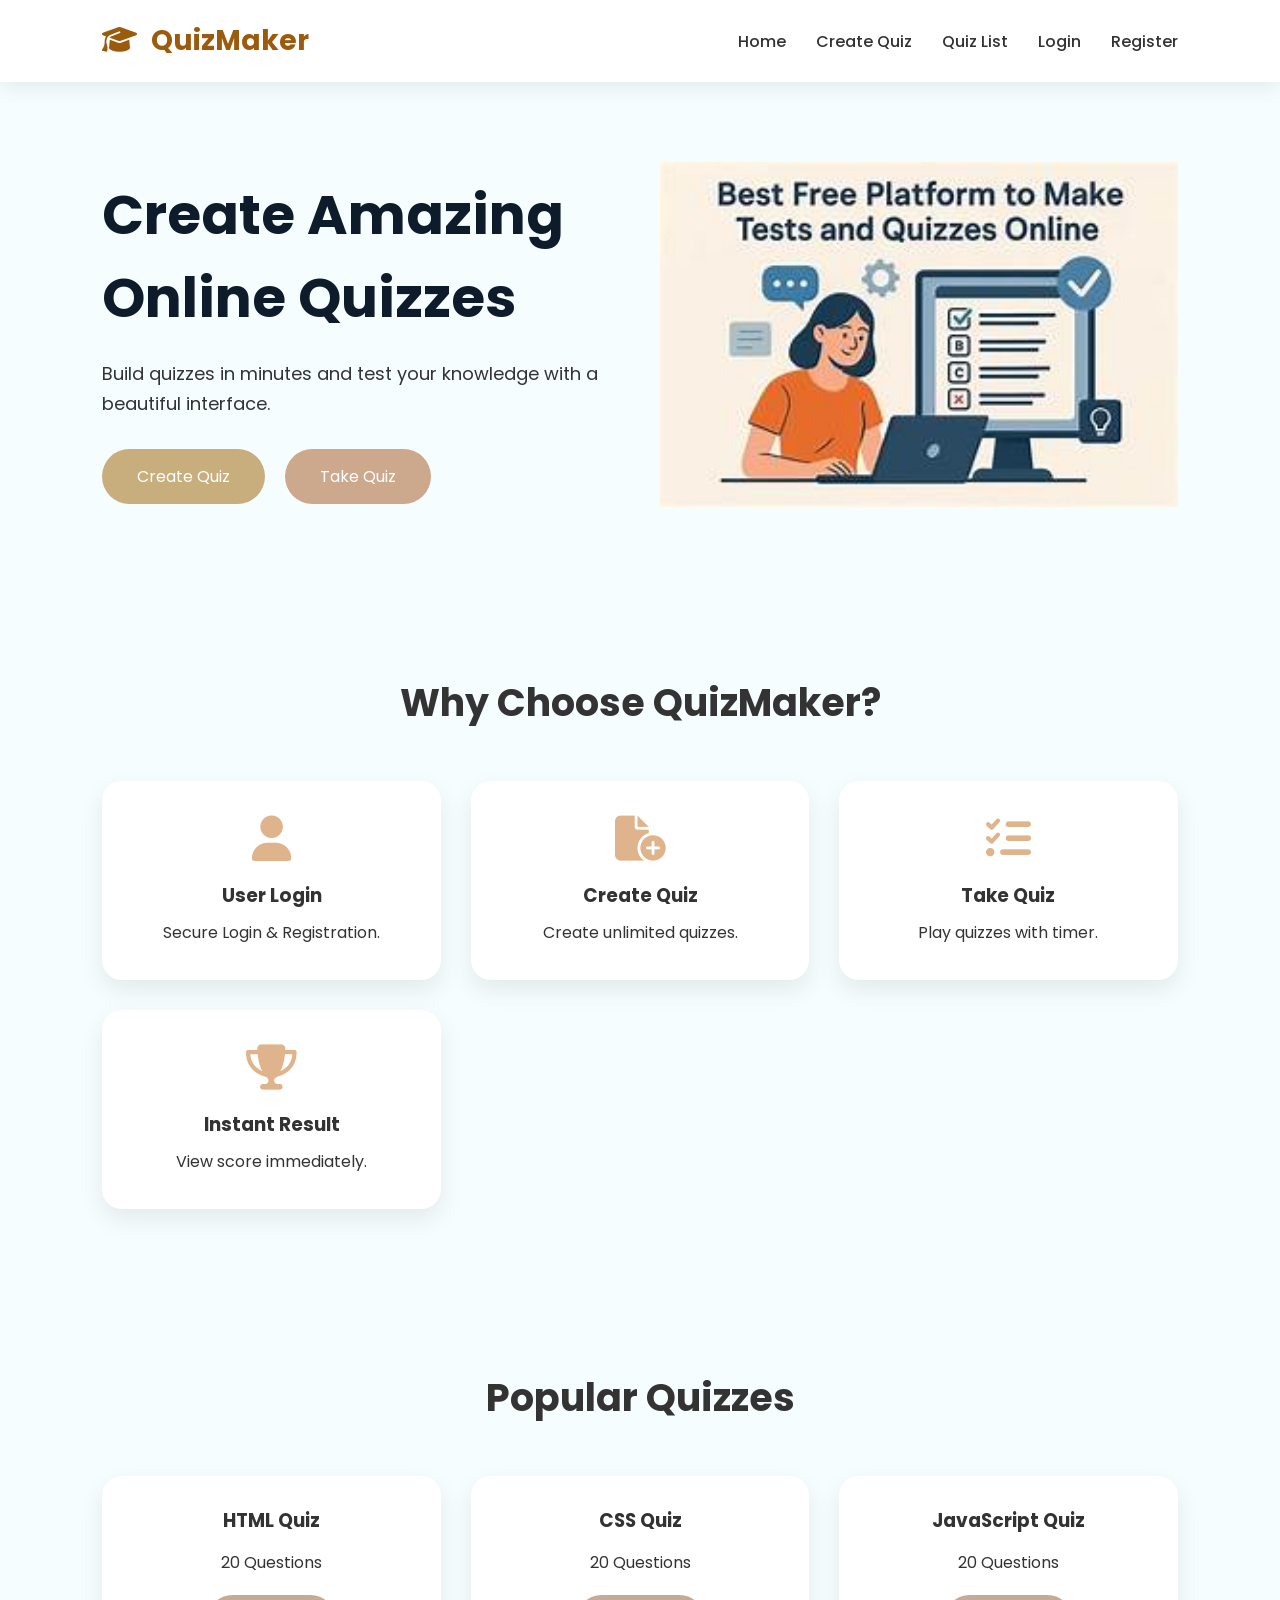
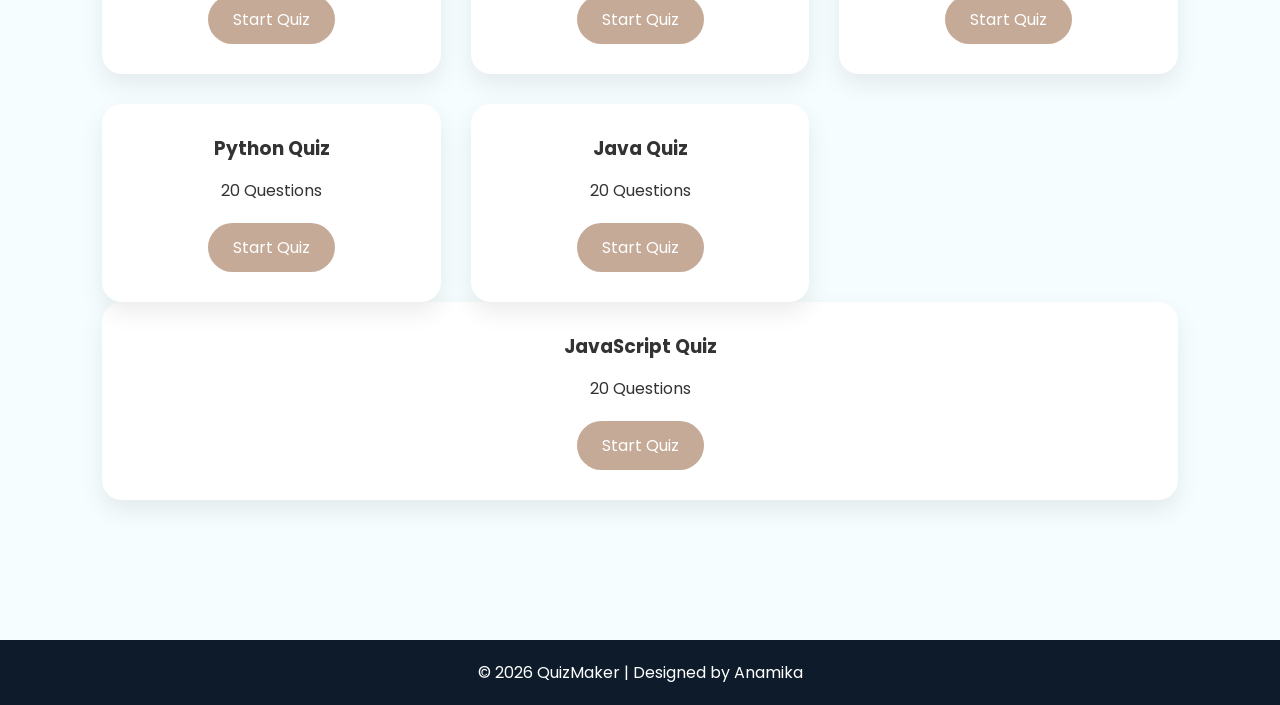
==== index.html @ 11761195 "Add files via upload" ====
<!DOCTYPE html>
<html lang="en">
<head>
<meta charset="UTF-8">
<meta name="viewport" content="width=device-width, initial-scale=1.0">
<title>Online Quiz Maker</title>

<link rel="stylesheet" href="style.css">

<link rel="preconnect" href="https://fonts.googleapis.com">
<link href="https://fonts.googleapis.com/css2?family=Poppins:wght@300;400;500;600;700&display=swap" rel="stylesheet">

<link rel="stylesheet"
href="https://cdnjs.cloudflare.com/ajax/libs/font-awesome/6.5.2/css/all.min.css">

</head>

<body>

<!-- Navbar -->

<header>

<nav class="navbar">

<div class="logo">
<i class="fa-solid fa-graduation-cap"></i>
<span>QuizMaker</span>
</div>

<ul class="nav-links">

<li><a href="#">Home</a></li>

<li><a href="create_quiz.html">Create Quiz</a></li>

<li><a href="quiz_list.html">Quiz List</a></li>

<li><a href="login.html">Login</a></li>

<li><a href="register.html">Register</a></li>

</ul>

</nav>

</header>

<!-- Hero Section -->

<section class="hero">

<div class="hero-text">

<h1>Create Amazing Online Quizzes</h1>

<p>
Build quizzes in minutes and test your knowledge with a beautiful interface.
</p>

<div class="buttons">

<a href="create_quiz.html" class="btn">
Create Quiz
</a>

<a href="quiz_list.html" class="btn btn2">
Take Quiz
</a>

</div>

</div>

<div class="hero-image">

<img src="hero.jpg" alt="Hero">

</div>

</section>

<!-- Features -->

<section class="features">

<h2>Why Choose QuizMaker?</h2>

<div class="feature-box">

<div class="card">

<i class="fa-solid fa-user"></i>

<h3>User Login</h3>

<p>Secure Login & Registration.</p>

</div>

<div class="card">

<i class="fa-solid fa-file-circle-plus"></i>

<h3>Create Quiz</h3>

<p>Create unlimited quizzes.</p>

</div>

<div class="card">

<i class="fa-solid fa-list-check"></i>

<h3>Take Quiz</h3>

<p>Play quizzes with timer.</p>

</div>

<div class="card">

<i class="fa-solid fa-trophy"></i>

<h3>Instant Result</h3>

<p>View score immediately.</p>

</div>

</div>

</section>

<!-- Popular Quizzes -->

<section class="quiz-section">

<h2>Popular Quizzes</h2>

<div class="quiz-container">

<div class="quiz-card">

<h3>HTML Quiz</h3>

<p>20 Questions</p>

<a href="quiz_list.html">Start Quiz</a>

</div>

<div class="quiz-card">

<h3>CSS Quiz</h3>

<p>20 Questions</p>

<a href="quiz_list.html">Start Quiz</a>

</div>

<div class="quiz-card">

<h3>JavaScript Quiz</h3>

<p>20 Questions</p>

<a href="quiz_list.html">Start Quiz</a>

</div>

<div class="quiz-card">

<h3>Python Quiz</h3>

<p>20 Questions</p>

<a href="quiz_list.html">Start Quiz</a>

</div>

<div class="quiz-card">

<h3>Java Quiz</h3>

<p>20 Questions</p>

<a href="quiz_list.html">Start Quiz</a>

</div>

</div>

<div class="quiz-card">

<h3>JavaScript Quiz</h3>

<p>20 Questions</p>

<a href="quiz_list.html">Start Quiz</a>

</div>

</div>

</section>

<!-- Footer -->

<footer>

<p>

© 2026 QuizMaker | Designed by Anamika 

</p>

</footer>

</body>
</html>
---- style.css ----
/* Google Font */
*{
    margin:0;
    padding:0;
    box-sizing:border-box;
    font-family:'Poppins',sans-serif;
}

body{
    background:#f5fdff;
    color:#333;
}

/* Navbar */

.navbar{
    width:100%;
    display:flex;
    justify-content:space-between;
    align-items:center;
    padding:20px 8%;
    background:#fff;
    box-shadow:0 5px 20px rgba(0,0,0,.08);
    position:sticky;
    top:0;
    z-index:100;
}

.logo{
    font-size:28px;
    font-weight:700;
    color:#9c5b0c;
}

.logo i{
    margin-right:8px;
}

.nav-links{
    display:flex;
    list-style:none;
}

.nav-links li{
    margin-left:30px;
}

.nav-links a{
    text-decoration:none;
    color:#333;
    font-weight:500;
    transition:.3s;
}

.nav-links a:hover{
    color:#c19c7e;
}

/* Hero */

.hero{
    display:flex;
    justify-content:space-between;
    align-items:center;
    padding:80px 8%;
    gap:40px;
}

.hero-text{
    flex:1;
}

.hero-text h1{
    font-size:55px;
    color:#0d1b2a;
    margin-bottom:20px;
}

.hero-text p{
    font-size:18px;
    line-height:30px;
    margin-bottom:30px;
}

.hero-image{
    flex:1;
}

.hero-image img{
    width:100%;
    max-width:650px;
    height:auto;
}

/* Buttons */

.buttons{
    display:flex;
    gap:20px;
}

.btn{
    background:#c8ae7d;
    color:#fff;
    padding:15px 35px;
    text-decoration:none;
    border-radius:50px;
    transition:.4s;
}

.btn:hover{
    transform:translateY(-5px);
    background:#cfba92;
}

.btn2{
    background:#cca88d;
}

.btn2:hover{
    background:#c5a993;
}

/* Features */

.features{
    padding:80px 8%;
    text-align:center;
}

.features h2{
    font-size:38px;
    margin-bottom:50px;
}

.feature-box{
    display:grid;
    grid-template-columns:repeat(auto-fit,minmax(250px,1fr));
    gap:30px;
}

.card{
    background:#fff;
    padding:35px;
    border-radius:20px;
    box-shadow:0 10px 25px rgba(0,0,0,.08);
    transition:.4s;
}

.card:hover{
    transform:translateY(-10px);
}

.card i{
    font-size:45px;
    color:#dfb38b;
    margin-bottom:20px;
}

.card h3{
    margin-bottom:10px;
}

/* Quiz Cards */

.quiz-section{
    padding:80px 8%;
    text-align:center;
}

.quiz-section h2{
    font-size:38px;
    margin-bottom:50px;
}

.quiz-container{
    display:grid;
    grid-template-columns:repeat(auto-fit,minmax(280px,1fr));
    gap:30px;
}

.quiz-card{
    background:#fff;
    padding:30px;
    border-radius:20px;
    box-shadow:0 10px 25px rgba(0,0,0,.08);
}

.quiz-card h3{
    margin-bottom:15px;
}

.quiz-card p{
    margin-bottom:20px;
}

.quiz-card a{
    display:inline-block;
    text-decoration:none;
    background:#c6aa98;
    color:white;
    padding:12px 25px;
    border-radius:30px;
}

.quiz-card a:hover{
    background:#dfc698;
}

/* Footer */

footer{
    margin-top:60px;
    background:#0d1b2a;
    color:white;
    text-align:center;
    padding:20px;
}

/* Responsive */

@media(max-width:900px){

.hero{
    flex-direction:column;
    text-align:center;
}

.buttons{
    justify-content:center;
}

.navbar{
    flex-direction:column;
}

.nav-links{
    margin-top:20px;
    flex-wrap:wrap;
    justify-content:center;
}

.nav-links li{
    margin:10px;
}

.hero-text h1{
    font-size:38px;
}

}
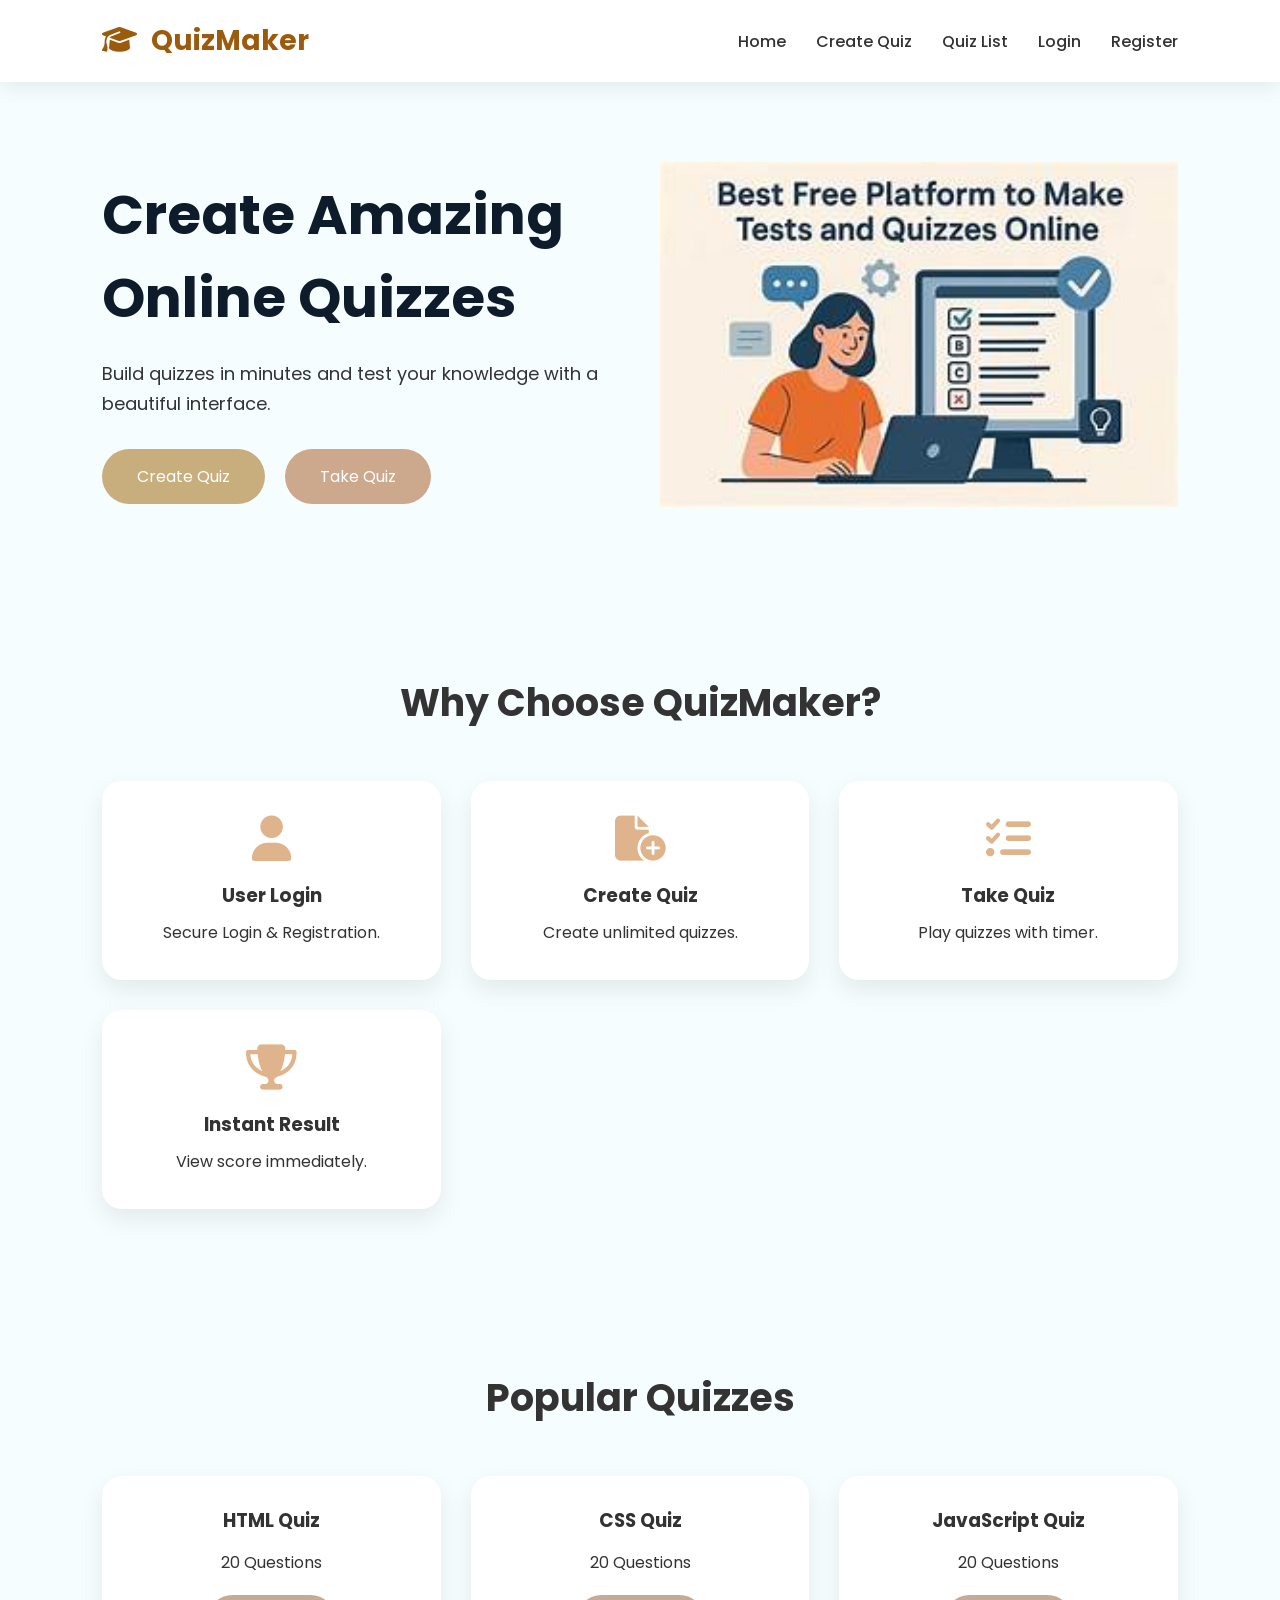
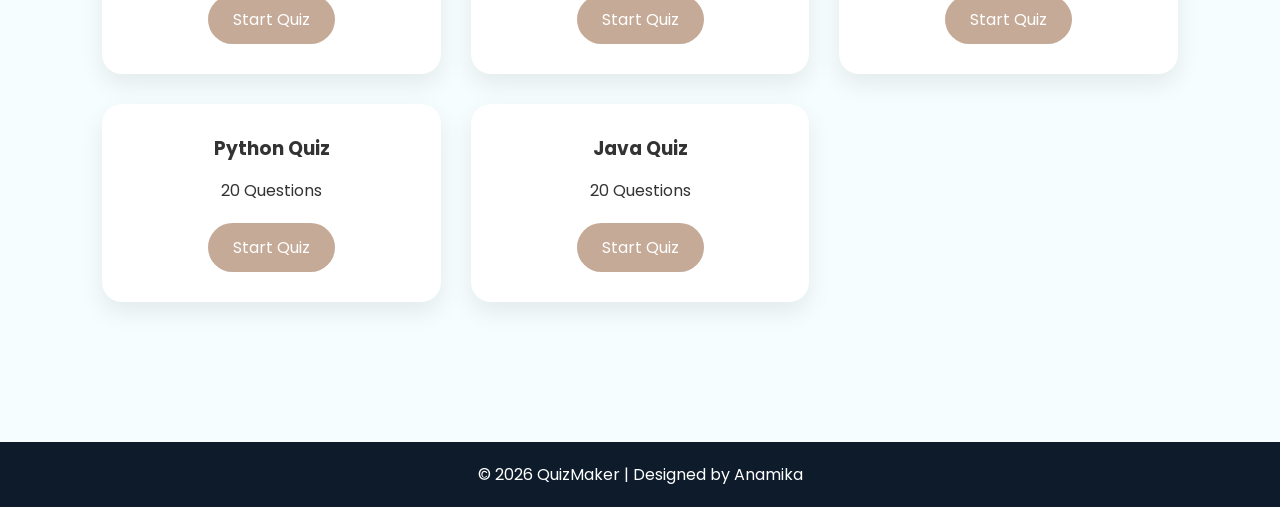
==== commit d57ad63c: "Add files via upload" ====
--- a/index.html
+++ b/index.html
@@ -192,17 +192,6 @@
 
 </div>
 
-<div class="quiz-card">
-
-<h3>JavaScript Quiz</h3>
-
-<p>20 Questions</p>
-
-<a href="quiz_list.html">Start Quiz</a>
-
-</div>
-
-</div>
 
 </section>
 
